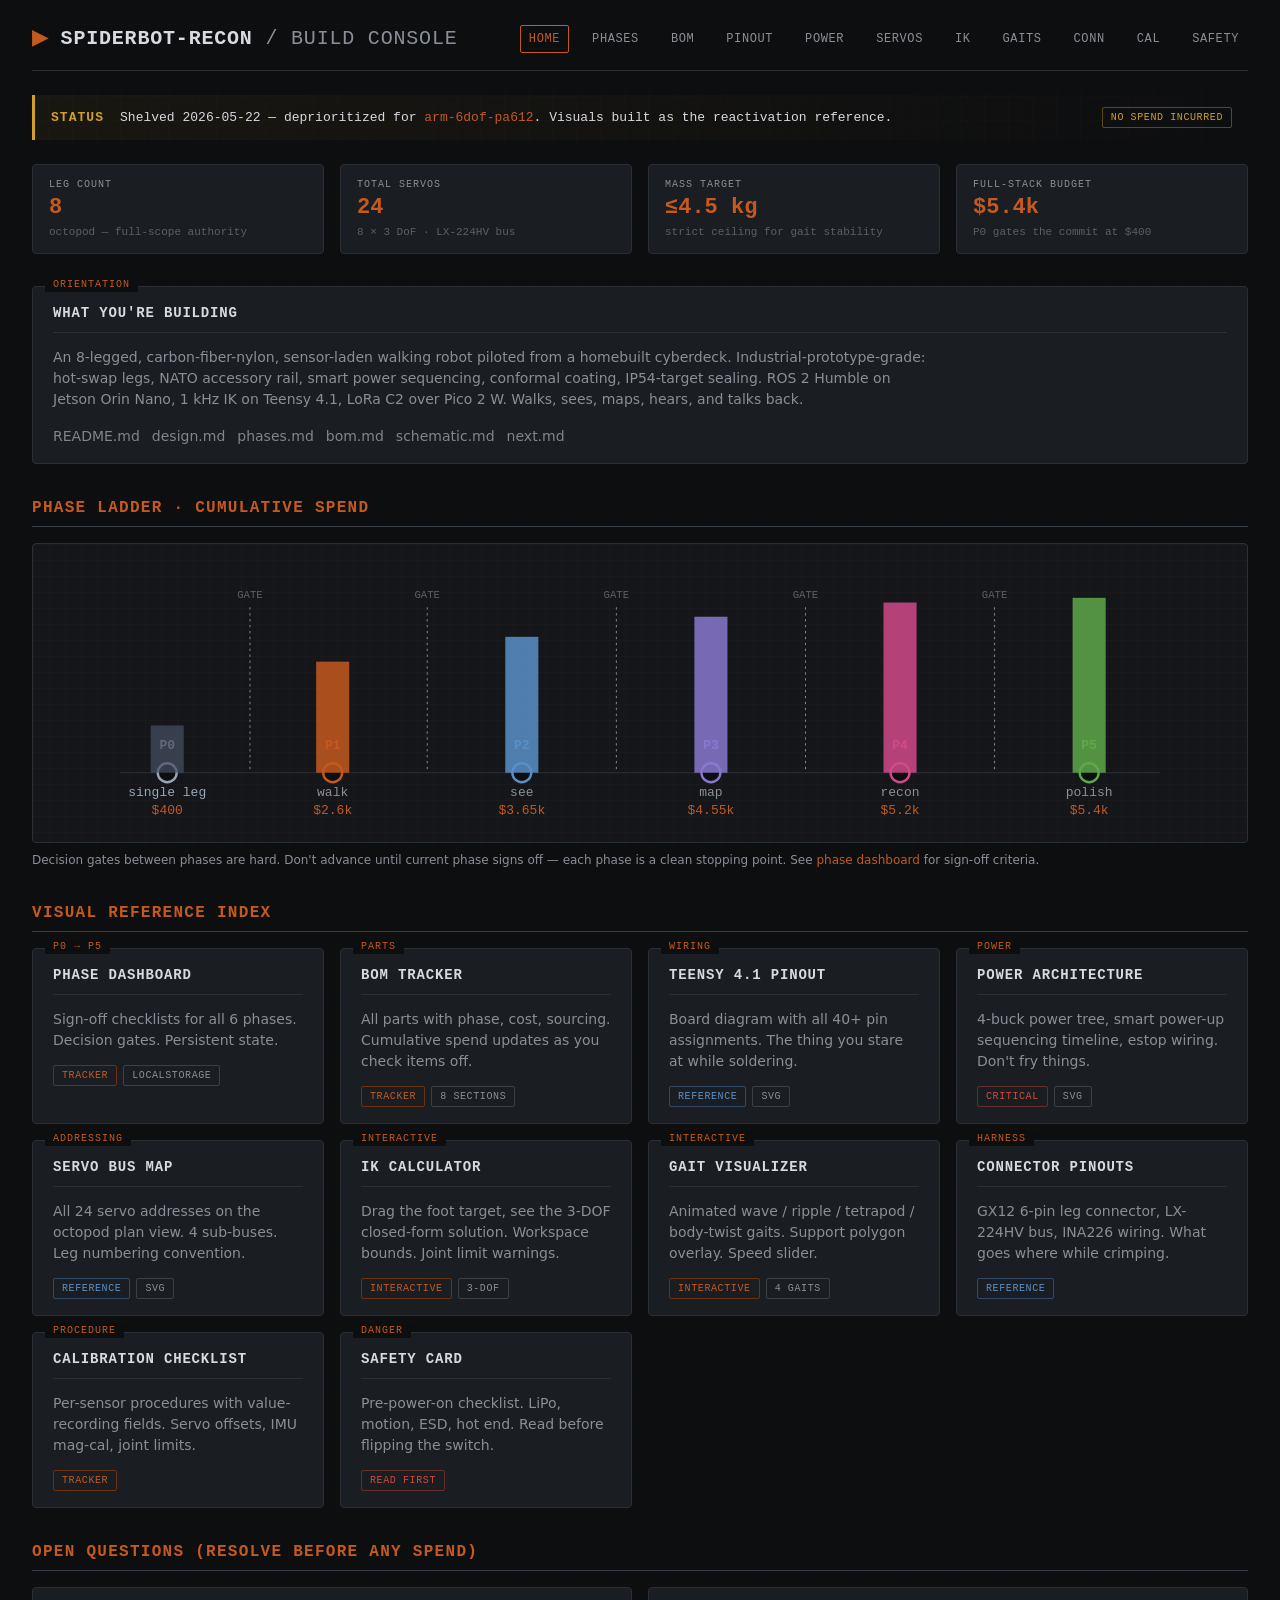
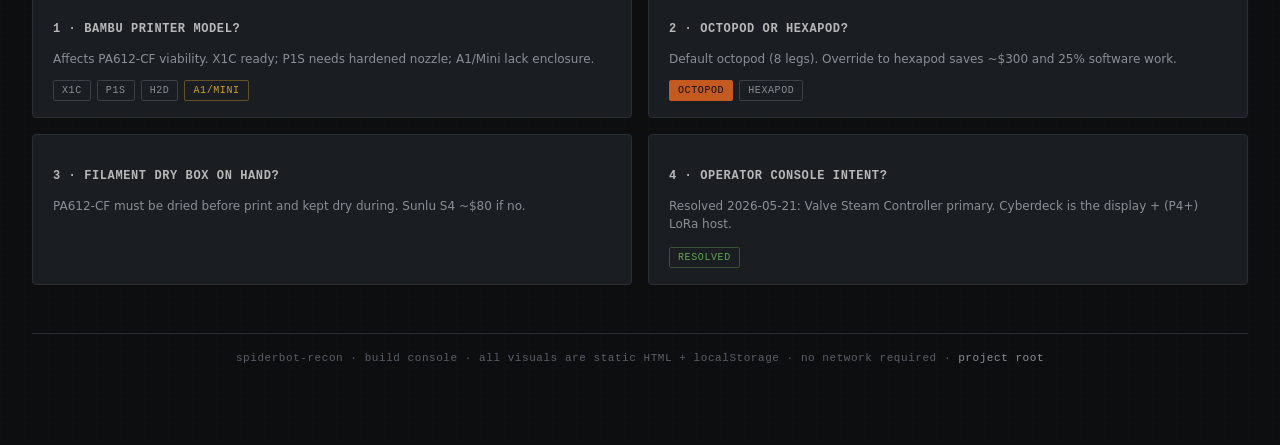
==== index.html @ 1fcc9a24 "Initial commit: spiderbot-recon build dashboard Multi-legged recon walker dashboard: 11 pages coveri" ====
<!doctype html>
<html lang="en">
<head>
<meta charset="utf-8">
<meta name="viewport" content="width=device-width,initial-scale=1">
<title>spiderbot-recon · build console</title>
<link rel="stylesheet" href="styles.css">
</head>
<body data-ns="index">

<div class="shell">

  <header class="topbar">
    <h1><span class="accent">▶</span> SPIDERBOT-RECON <span class="dim">/ build console</span></h1>
    <nav class="nav">
      <a href="index.html" class="active">Home</a>
      <a href="phase-dashboard.html">Phases</a>
      <a href="bom-tracker.html">BOM</a>
      <a href="teensy-pinout.html">Pinout</a>
      <a href="power-architecture.html">Power</a>
      <a href="servo-bus-map.html">Servos</a>
      <a href="ik-calculator.html">IK</a>
      <a href="gait-visualizer.html">Gaits</a>
      <a href="connector-pinouts.html">Conn</a>
      <a href="calibration-checklist.html">Cal</a>
      <a href="safety-card.html">Safety</a>
    </nav>
  </header>

  <div class="banner shelved">
    <span class="banner-tag">Status</span>
    <span>Shelved 2026-05-22 — deprioritized for <a href="../../arm-6dof-pa612/">arm-6dof-pa612</a>. Visuals built as the reactivation reference.</span>
    <span class="spacer"></span>
    <span class="pill warn">no spend incurred</span>
  </div>

  <!-- Hero stats -->
  <section class="grid grid-4 mt-3">
    <div class="stat">
      <span class="label">Leg count</span>
      <span class="value">8</span>
      <span class="delta">octopod — full-scope authority</span>
    </div>
    <div class="stat">
      <span class="label">Total servos</span>
      <span class="value">24</span>
      <span class="delta">8 × 3 DoF · LX-224HV bus</span>
    </div>
    <div class="stat">
      <span class="label">Mass target</span>
      <span class="value">≤4.5 kg</span>
      <span class="delta">strict ceiling for gait stability</span>
    </div>
    <div class="stat">
      <span class="label">Full-stack budget</span>
      <span class="value">$5.4k</span>
      <span class="delta">P0 gates the commit at $400</span>
    </div>
  </section>

  <!-- What this is -->
  <section class="card mt-4">
    <span class="card-tag">orientation</span>
    <h2>What you're building</h2>
    <p class="text-mute" style="max-width:880px">
      An 8-legged, carbon-fiber-nylon, sensor-laden walking robot piloted from a homebuilt cyberdeck.
      Industrial-prototype-grade: hot-swap legs, NATO accessory rail, smart power sequencing, conformal coating,
      IP54-target sealing. ROS 2 Humble on Jetson Orin Nano, 1 kHz IK on Teensy 4.1, LoRa C2 over Pico 2 W.
      Walks, sees, maps, hears, and talks back.
    </p>
    <div class="row mt-2">
      <span style="opacity:0.55;cursor:default" title="Source lives in the private workspace">README.md</span>
      <span style="opacity:0.55;cursor:default" title="Source lives in the private workspace">design.md</span>
      <span style="opacity:0.55;cursor:default" title="Source lives in the private workspace">phases.md</span>
      <span style="opacity:0.55;cursor:default" title="Source lives in the private workspace">bom.md</span>
      <span style="opacity:0.55;cursor:default" title="Source lives in the private workspace">schematic.md</span>
      <span style="opacity:0.55;cursor:default" title="Source lives in the private workspace">next.md</span>
    </div>
  </section>

  <!-- Phase ladder -->
  <h2 class="section">Phase ladder · cumulative spend</h2>
  <div class="diagram-frame">
    <svg viewBox="0 0 1000 220" style="width:100%;height:auto;font-family:var(--mono);font-size:11px" xmlns="http://www.w3.org/2000/svg">
      <defs>
        <linearGradient id="phaseGrad" x1="0" y1="0" x2="1" y2="0">
          <stop offset="0%" stop-color="#475063"/>
          <stop offset="20%" stop-color="#C45A1F"/>
          <stop offset="40%" stop-color="#5a90c8"/>
          <stop offset="60%" stop-color="#8a78d0"/>
          <stop offset="80%" stop-color="#d04a8a"/>
          <stop offset="100%" stop-color="#5fa84a"/>
        </linearGradient>
      </defs>

      <!-- baseline -->
      <line x1="60" y1="180" x2="940" y2="180" stroke="#2a2f36" stroke-width="1"/>

      <!-- phase stations -->
      <g fill="#d7dade" text-anchor="middle">
        <!-- P0 -->
        <circle cx="100" cy="180" r="8" fill="#0d0e10" stroke="#9aa6b5" stroke-width="2"/>
        <text x="100" y="160" fill="#9aa6b5" font-weight="600">P0</text>
        <text x="100" y="200" fill="#9aa6b5">single leg</text>
        <text x="100" y="215" fill="#C45A1F">$400</text>

        <!-- P1 -->
        <circle cx="240" cy="180" r="8" fill="#0d0e10" stroke="#C45A1F" stroke-width="2"/>
        <text x="240" y="160" fill="#C45A1F" font-weight="600">P1</text>
        <text x="240" y="200" fill="#8a8f97">walk</text>
        <text x="240" y="215" fill="#C45A1F">$2.6k</text>

        <!-- P2 -->
        <circle cx="400" cy="180" r="8" fill="#0d0e10" stroke="#5a90c8" stroke-width="2"/>
        <text x="400" y="160" fill="#5a90c8" font-weight="600">P2</text>
        <text x="400" y="200" fill="#8a8f97">see</text>
        <text x="400" y="215" fill="#C45A1F">$3.65k</text>

        <!-- P3 -->
        <circle cx="560" cy="180" r="8" fill="#0d0e10" stroke="#8a78d0" stroke-width="2"/>
        <text x="560" y="160" fill="#8a78d0" font-weight="600">P3</text>
        <text x="560" y="200" fill="#8a8f97">map</text>
        <text x="560" y="215" fill="#C45A1F">$4.55k</text>

        <!-- P4 -->
        <circle cx="720" cy="180" r="8" fill="#0d0e10" stroke="#d04a8a" stroke-width="2"/>
        <text x="720" y="160" fill="#d04a8a" font-weight="600">P4</text>
        <text x="720" y="200" fill="#8a8f97">recon</text>
        <text x="720" y="215" fill="#C45A1F">$5.2k</text>

        <!-- P5 -->
        <circle cx="880" cy="180" r="8" fill="#0d0e10" stroke="#5fa84a" stroke-width="2"/>
        <text x="880" y="160" fill="#5fa84a" font-weight="600">P5</text>
        <text x="880" y="200" fill="#8a8f97">polish</text>
        <text x="880" y="215" fill="#C45A1F">$5.4k</text>

        <!-- bars (cumulative spend as height) -->
        <rect x="86" y="140" width="28" height="40"  fill="#475063" opacity="0.7"/>
        <rect x="226" y="86" width="28" height="94" fill="#C45A1F" opacity="0.85"/>
        <rect x="386" y="65" width="28" height="115" fill="#5a90c8" opacity="0.85"/>
        <rect x="546" y="48" width="28" height="132" fill="#8a78d0" opacity="0.85"/>
        <rect x="706" y="36" width="28" height="144" fill="#d04a8a" opacity="0.85"/>
        <rect x="866" y="32" width="28" height="148" fill="#5fa84a" opacity="0.85"/>
      </g>

      <!-- decision gates between phases -->
      <g stroke="#8a8f97" stroke-dasharray="2 3" stroke-width="0.8">
        <line x1="170" y1="40" x2="170" y2="180"/>
        <line x1="320" y1="40" x2="320" y2="180"/>
        <line x1="480" y1="40" x2="480" y2="180"/>
        <line x1="640" y1="40" x2="640" y2="180"/>
        <line x1="800" y1="40" x2="800" y2="180"/>
      </g>
      <g fill="#5a6068" font-family="var(--mono)" font-size="9" text-anchor="middle">
        <text x="170" y="32">GATE</text>
        <text x="320" y="32">GATE</text>
        <text x="480" y="32">GATE</text>
        <text x="640" y="32">GATE</text>
        <text x="800" y="32">GATE</text>
      </g>
    </svg>
  </div>
  <p class="text-mute small mt-1">
    Decision gates between phases are hard. Don't advance until current phase signs off — each phase is a clean stopping point.
    See <a href="phase-dashboard.html">phase dashboard</a> for sign-off criteria.
  </p>

  <!-- Visual index -->
  <h2 class="section">Visual reference index</h2>
  <div class="grid grid-3">

    <a class="card" href="phase-dashboard.html" style="text-decoration:none;color:inherit">
      <span class="card-tag">P0 → P5</span>
      <h2>Phase dashboard</h2>
      <p class="text-mute">Sign-off checklists for all 6 phases. Decision gates. Persistent state.</p>
      <div class="row tight"><span class="pill amber">tracker</span><span class="pill">localStorage</span></div>
    </a>

    <a class="card" href="bom-tracker.html" style="text-decoration:none;color:inherit">
      <span class="card-tag">parts</span>
      <h2>BOM tracker</h2>
      <p class="text-mute">All parts with phase, cost, sourcing. Cumulative spend updates as you check items off.</p>
      <div class="row tight"><span class="pill amber">tracker</span><span class="pill">8 sections</span></div>
    </a>

    <a class="card" href="teensy-pinout.html" style="text-decoration:none;color:inherit">
      <span class="card-tag">wiring</span>
      <h2>Teensy 4.1 pinout</h2>
      <p class="text-mute">Board diagram with all 40+ pin assignments. The thing you stare at while soldering.</p>
      <div class="row tight"><span class="pill info">reference</span><span class="pill">SVG</span></div>
    </a>

    <a class="card" href="power-architecture.html" style="text-decoration:none;color:inherit">
      <span class="card-tag">power</span>
      <h2>Power architecture</h2>
      <p class="text-mute">4-buck power tree, smart power-up sequencing timeline, estop wiring. Don't fry things.</p>
      <div class="row tight"><span class="pill danger">critical</span><span class="pill">SVG</span></div>
    </a>

    <a class="card" href="servo-bus-map.html" style="text-decoration:none;color:inherit">
      <span class="card-tag">addressing</span>
      <h2>Servo bus map</h2>
      <p class="text-mute">All 24 servo addresses on the octopod plan view. 4 sub-buses. Leg numbering convention.</p>
      <div class="row tight"><span class="pill info">reference</span><span class="pill">SVG</span></div>
    </a>

    <a class="card" href="ik-calculator.html" style="text-decoration:none;color:inherit">
      <span class="card-tag">interactive</span>
      <h2>IK calculator</h2>
      <p class="text-mute">Drag the foot target, see the 3-DOF closed-form solution. Workspace bounds. Joint limit warnings.</p>
      <div class="row tight"><span class="pill amber">interactive</span><span class="pill">3-DoF</span></div>
    </a>

    <a class="card" href="gait-visualizer.html" style="text-decoration:none;color:inherit">
      <span class="card-tag">interactive</span>
      <h2>Gait visualizer</h2>
      <p class="text-mute">Animated wave / ripple / tetrapod / body-twist gaits. Support polygon overlay. Speed slider.</p>
      <div class="row tight"><span class="pill amber">interactive</span><span class="pill">4 gaits</span></div>
    </a>

    <a class="card" href="connector-pinouts.html" style="text-decoration:none;color:inherit">
      <span class="card-tag">harness</span>
      <h2>Connector pinouts</h2>
      <p class="text-mute">GX12 6-pin leg connector, LX-224HV bus, INA226 wiring. What goes where while crimping.</p>
      <div class="row tight"><span class="pill info">reference</span></div>
    </a>

    <a class="card" href="calibration-checklist.html" style="text-decoration:none;color:inherit">
      <span class="card-tag">procedure</span>
      <h2>Calibration checklist</h2>
      <p class="text-mute">Per-sensor procedures with value-recording fields. Servo offsets, IMU mag-cal, joint limits.</p>
      <div class="row tight"><span class="pill amber">tracker</span></div>
    </a>

    <a class="card" href="safety-card.html" style="text-decoration:none;color:inherit">
      <span class="card-tag">danger</span>
      <h2>Safety card</h2>
      <p class="text-mute">Pre-power-on checklist. LiPo, motion, ESD, hot end. Read before flipping the switch.</p>
      <div class="row tight"><span class="pill danger">read first</span></div>
    </a>

  </div>

  <!-- Open questions -->
  <h2 class="section">Open questions (resolve before any spend)</h2>
  <div class="grid grid-2">
    <div class="card">
      <h3>1 · Bambu printer model?</h3>
      <p class="text-mute small">Affects PA612-CF viability. X1C ready; P1S needs hardened nozzle; A1/Mini lack enclosure.</p>
      <div class="row tight"><span class="pill">X1C</span><span class="pill">P1S</span><span class="pill">H2D</span><span class="pill warn">A1/Mini</span></div>
    </div>
    <div class="card">
      <h3>2 · Octopod or hexapod?</h3>
      <p class="text-mute small">Default octopod (8 legs). Override to hexapod saves ~$300 and 25% software work.</p>
      <div class="row tight"><span class="pill solid-amber">octopod</span><span class="pill">hexapod</span></div>
    </div>
    <div class="card">
      <h3>3 · Filament dry box on hand?</h3>
      <p class="text-mute small">PA612-CF must be dried before print and kept dry during. Sunlu S4 ~$80 if no.</p>
    </div>
    <div class="card">
      <h3>4 · Operator console intent?</h3>
      <p class="text-mute small">Resolved 2026-05-21: Valve Steam Controller primary. Cyberdeck is the display + (P4+) LoRa host.</p>
      <span class="pill ok">resolved</span>
    </div>
  </div>

  <footer class="footer">
    spiderbot-recon · build console · all visuals are static HTML + localStorage · no network required
    · <a href="../">project root</a>
  </footer>

</div>

<script src="shared.js"></script>
</body>
</html>
---- styles.css ----
/* spiderbot-recon visuals — shared cyberpunk recon-drone theme
   Palette per design.md §7: matte PA612-CF black + chrome + amber #C45A1F. */

:root {
  --bg: #0d0e10;
  --bg-elev: #14161a;
  --bg-card: #1a1d22;
  --bg-card-hi: #22262c;
  --grid: #1e2126;
  --border: #2a2f36;
  --border-hi: #3a4048;
  --text: #d7dade;
  --text-mute: #8a8f97;
  --text-dim: #5a6068;
  --amber: #C45A1F;
  --amber-hi: #e87c3f;
  --amber-dim: #6a3010;
  --chrome: #B8B8B8;
  --chrome-dim: #6a6d70;
  --ok: #5fa84a;
  --warn: #d0a02a;
  --danger: #d04a3a;
  --info: #5a90c8;

  --mono: ui-monospace, 'JetBrains Mono', 'Cascadia Mono', Menlo, Consolas, monospace;
  --sans: -apple-system, 'Segoe UI', 'Inter', Roboto, system-ui, sans-serif;
}

* { box-sizing: border-box; }

html, body {
  margin: 0;
  padding: 0;
  background: var(--bg);
  color: var(--text);
  font-family: var(--sans);
  font-size: 14px;
  line-height: 1.5;
  min-height: 100vh;
}

body {
  background-image:
    linear-gradient(rgba(196,90,31,0.02) 1px, transparent 1px),
    linear-gradient(90deg, rgba(196,90,31,0.02) 1px, transparent 1px);
  background-size: 24px 24px;
}

/* ------ Layout shell ------ */

.shell {
  max-width: 1400px;
  margin: 0 auto;
  padding: 24px 32px 80px;
}

.topbar {
  display: flex;
  align-items: center;
  justify-content: space-between;
  border-bottom: 1px solid var(--border);
  padding-bottom: 16px;
  margin-bottom: 24px;
}

.topbar h1 {
  margin: 0;
  font-family: var(--mono);
  font-size: 20px;
  font-weight: 600;
  letter-spacing: 0.04em;
  text-transform: uppercase;
  color: var(--text);
}

.topbar h1 .accent { color: var(--amber); }
.topbar h1 .dim { color: var(--text-mute); font-weight: 400; }

.topbar .nav {
  display: flex;
  gap: 14px;
  font-family: var(--mono);
  font-size: 12px;
}

.topbar .nav a {
  color: var(--text-mute);
  text-decoration: none;
  letter-spacing: 0.05em;
  text-transform: uppercase;
  padding: 4px 8px;
  border: 1px solid transparent;
  border-radius: 2px;
}

.topbar .nav a:hover {
  color: var(--amber);
  border-color: var(--amber-dim);
}

.topbar .nav a.active {
  color: var(--amber);
  border-color: var(--amber);
}

/* ------ Status banner ------ */

.banner {
  background: linear-gradient(90deg, rgba(196,90,31,0.06), rgba(196,90,31,0));
  border-left: 3px solid var(--amber);
  padding: 12px 16px;
  margin-bottom: 24px;
  font-family: var(--mono);
  font-size: 13px;
  display: flex;
  gap: 16px;
  align-items: center;
}

.banner.shelved { border-left-color: var(--warn); background: linear-gradient(90deg, rgba(208,160,42,0.06), transparent); }
.banner.danger { border-left-color: var(--danger); background: linear-gradient(90deg, rgba(208,74,58,0.08), transparent); }
.banner.ok { border-left-color: var(--ok); background: linear-gradient(90deg, rgba(95,168,74,0.08), transparent); }

.banner-tag {
  font-weight: 600;
  letter-spacing: 0.08em;
  text-transform: uppercase;
  color: var(--amber);
}
.banner.shelved .banner-tag { color: var(--warn); }
.banner.danger .banner-tag { color: var(--danger); }
.banner.ok .banner-tag { color: var(--ok); }

/* ------ Cards & grids ------ */

.grid {
  display: grid;
  gap: 16px;
}

.grid-2 { grid-template-columns: repeat(auto-fit, minmax(420px, 1fr)); }
.grid-3 { grid-template-columns: repeat(auto-fit, minmax(280px, 1fr)); }
.grid-4 { grid-template-columns: repeat(auto-fit, minmax(220px, 1fr)); }

.card {
  background: var(--bg-card);
  border: 1px solid var(--border);
  border-radius: 4px;
  padding: 16px 20px;
  position: relative;
}

.card.elev { background: var(--bg-card-hi); border-color: var(--border-hi); }

.card .card-tag {
  position: absolute;
  top: -10px;
  left: 12px;
  background: var(--bg);
  padding: 0 8px;
  font-family: var(--mono);
  font-size: 10px;
  letter-spacing: 0.1em;
  text-transform: uppercase;
  color: var(--amber);
}

.card h2 {
  margin: 0 0 12px;
  font-family: var(--mono);
  font-size: 14px;
  letter-spacing: 0.06em;
  text-transform: uppercase;
  color: var(--text);
  border-bottom: 1px solid var(--border);
  padding-bottom: 8px;
}

.card h3 {
  margin: 16px 0 8px;
  font-family: var(--mono);
  font-size: 12px;
  letter-spacing: 0.05em;
  text-transform: uppercase;
  color: var(--chrome);
}

/* ------ Stat tiles ------ */

.stat {
  background: var(--bg-card);
  border: 1px solid var(--border);
  border-radius: 4px;
  padding: 12px 16px;
  display: flex;
  flex-direction: column;
  gap: 4px;
}

.stat .label {
  font-family: var(--mono);
  font-size: 10px;
  letter-spacing: 0.1em;
  text-transform: uppercase;
  color: var(--text-mute);
}

.stat .value {
  font-family: var(--mono);
  font-size: 22px;
  font-weight: 600;
  color: var(--amber);
  line-height: 1.1;
}

.stat .delta {
  font-family: var(--mono);
  font-size: 11px;
  color: var(--text-dim);
}

/* ------ Pills / chips ------ */

.pill {
  display: inline-block;
  padding: 2px 8px;
  font-family: var(--mono);
  font-size: 10px;
  letter-spacing: 0.06em;
  text-transform: uppercase;
  border-radius: 2px;
  border: 1px solid var(--border-hi);
  color: var(--text-mute);
  white-space: nowrap;
}

.pill.ok    { color: var(--ok);     border-color: rgba(95,168,74,0.4); }
.pill.warn  { color: var(--warn);   border-color: rgba(208,160,42,0.4); }
.pill.danger{ color: var(--danger); border-color: rgba(208,74,58,0.4); }
.pill.amber { color: var(--amber);  border-color: var(--amber-dim); }
.pill.info  { color: var(--info);   border-color: rgba(90,144,200,0.4); }

.pill.solid-amber { background: var(--amber); color: var(--bg); border-color: var(--amber); }

/* ------ Tables ------ */

table.data {
  width: 100%;
  border-collapse: collapse;
  font-size: 13px;
}

table.data th,
table.data td {
  text-align: left;
  padding: 8px 10px;
  border-bottom: 1px solid var(--border);
}

table.data th {
  font-family: var(--mono);
  font-size: 11px;
  letter-spacing: 0.06em;
  text-transform: uppercase;
  color: var(--text-mute);
  background: var(--bg-elev);
  font-weight: 500;
  position: sticky;
  top: 0;
}

table.data tbody tr:hover { background: var(--bg-card-hi); }

table.data td.mono { font-family: var(--mono); font-size: 12px; }
table.data td.num  { font-family: var(--mono); text-align: right; }

/* ------ Checkboxes (sign-off switches) ------ */

.check {
  display: flex;
  align-items: flex-start;
  gap: 10px;
  padding: 6px 0;
  cursor: pointer;
  font-size: 13px;
}

.check input[type="checkbox"] {
  appearance: none;
  width: 16px;
  height: 16px;
  margin: 2px 0 0;
  border: 1.5px solid var(--border-hi);
  background: var(--bg);
  border-radius: 2px;
  cursor: pointer;
  position: relative;
  flex-shrink: 0;
  transition: all 0.1s;
}

.check input[type="checkbox"]:hover {
  border-color: var(--amber);
}

.check input[type="checkbox"]:checked {
  background: var(--amber);
  border-color: var(--amber);
}

.check input[type="checkbox"]:checked::after {
  content: '';
  position: absolute;
  left: 4px;
  top: 0px;
  width: 4px;
  height: 9px;
  border: solid var(--bg);
  border-width: 0 2px 2px 0;
  transform: rotate(45deg);
}

.check input[type="checkbox"]:checked + .check-label {
  color: var(--text-dim);
  text-decoration: line-through;
}

.check-label { color: var(--text); }
.check-label .id { font-family: var(--mono); color: var(--amber); font-weight: 600; margin-right: 6px; }
.check-label .note { color: var(--text-mute); font-size: 12px; margin-left: 6px; }

/* ------ Inputs ------ */

input[type="text"], input[type="number"], select, textarea {
  background: var(--bg);
  border: 1px solid var(--border-hi);
  color: var(--text);
  padding: 6px 10px;
  border-radius: 2px;
  font-family: var(--mono);
  font-size: 13px;
}

input[type="range"] {
  width: 100%;
  accent-color: var(--amber);
}

button, .btn {
  background: var(--bg-card);
  border: 1px solid var(--border-hi);
  color: var(--text);
  padding: 6px 14px;
  border-radius: 2px;
  font-family: var(--mono);
  font-size: 11px;
  letter-spacing: 0.06em;
  text-transform: uppercase;
  cursor: pointer;
  transition: all 0.1s;
}

button:hover, .btn:hover {
  border-color: var(--amber);
  color: var(--amber);
}

button.primary, .btn.primary {
  background: var(--amber);
  color: var(--bg);
  border-color: var(--amber);
  font-weight: 600;
}

button.primary:hover, .btn.primary:hover {
  background: var(--amber-hi);
  color: var(--bg);
}

/* ------ Code blocks ------ */

code, pre, .mono {
  font-family: var(--mono);
}

code.inline {
  background: var(--bg-elev);
  border: 1px solid var(--border);
  padding: 1px 6px;
  border-radius: 2px;
  font-size: 12px;
  color: var(--amber);
}

pre.block {
  background: var(--bg-elev);
  border: 1px solid var(--border);
  border-left: 3px solid var(--amber);
  padding: 12px 16px;
  border-radius: 2px;
  overflow-x: auto;
  font-size: 12px;
  color: var(--text);
  line-height: 1.55;
}

/* ------ Links ------ */

a { color: var(--amber); text-decoration: none; }
a:hover { color: var(--amber-hi); text-decoration: underline; }

/* ------ Headings (body content) ------ */

h2.section {
  font-family: var(--mono);
  font-size: 16px;
  letter-spacing: 0.08em;
  text-transform: uppercase;
  color: var(--amber);
  margin: 32px 0 16px;
  padding-bottom: 6px;
  border-bottom: 1px solid var(--border-hi);
}

h3.section {
  font-family: var(--mono);
  font-size: 13px;
  letter-spacing: 0.05em;
  text-transform: uppercase;
  color: var(--chrome);
  margin: 24px 0 8px;
}

/* ------ Phase badges ------ */

.phase-badge {
  display: inline-flex;
  align-items: center;
  gap: 4px;
  padding: 2px 10px;
  border: 1px solid var(--border-hi);
  border-radius: 2px;
  font-family: var(--mono);
  font-size: 11px;
  font-weight: 600;
  letter-spacing: 0.04em;
  color: var(--text);
}

.phase-badge.p0 { color: #9aa6b5; border-color: #475063; }
.phase-badge.p1 { color: var(--amber); border-color: var(--amber-dim); }
.phase-badge.p2 { color: #5a90c8; border-color: #2a4a6a; }
.phase-badge.p3 { color: #8a78d0; border-color: #4a4078; }
.phase-badge.p4 { color: #d04a8a; border-color: #6a204a; }
.phase-badge.p5 { color: var(--ok); border-color: #305a25; }

/* ------ Crosshair / grid for SVG diagrams ------ */

.diagram-frame {
  background: var(--bg-elev);
  background-image:
    linear-gradient(rgba(196,90,31,0.04) 1px, transparent 1px),
    linear-gradient(90deg, rgba(196,90,31,0.04) 1px, transparent 1px);
  background-size: 16px 16px;
  border: 1px solid var(--border);
  border-radius: 4px;
  padding: 16px;
  overflow: auto;
}

/* ------ Tooltip ------ */

[data-tip] {
  position: relative;
  cursor: help;
}

[data-tip]:hover::after {
  content: attr(data-tip);
  position: absolute;
  bottom: calc(100% + 6px);
  left: 50%;
  transform: translateX(-50%);
  background: var(--bg-elev);
  border: 1px solid var(--amber-dim);
  color: var(--text);
  padding: 6px 10px;
  font-family: var(--mono);
  font-size: 11px;
  white-space: nowrap;
  border-radius: 2px;
  z-index: 100;
  pointer-events: none;
}

/* ------ Footer ------ */

.footer {
  margin-top: 48px;
  padding-top: 16px;
  border-top: 1px solid var(--border);
  font-family: var(--mono);
  font-size: 11px;
  color: var(--text-dim);
  text-align: center;
  letter-spacing: 0.05em;
}

.footer a { color: var(--text-mute); }

/* ------ Print ------ */

@media print {
  body { background: white; color: black; background-image: none; }
  .topbar .nav, button, .btn { display: none; }
  .card, .stat { border: 1px solid #999; background: white; color: black; }
  .check input[type="checkbox"]:checked { background: black; }
  a { color: black; text-decoration: underline; }
  .diagram-frame { background: white; background-image: none; }
}

/* ------ Utility ------ */

.row { display: flex; gap: 12px; align-items: center; flex-wrap: wrap; }
.row.tight { gap: 6px; }
.row.between { justify-content: space-between; }
.spacer { flex: 1; }
.mt-0 { margin-top: 0 !important; }
.mt-1 { margin-top: 8px; }
.mt-2 { margin-top: 16px; }
.mt-3 { margin-top: 24px; }
.mt-4 { margin-top: 32px; }
.mb-0 { margin-bottom: 0 !important; }
.text-mute { color: var(--text-mute); }
.text-dim  { color: var(--text-dim); }
.text-amber{ color: var(--amber); }
.text-ok   { color: var(--ok); }
.text-warn { color: var(--warn); }
.text-danger{color: var(--danger); }
.small { font-size: 12px; }
.mono { font-family: var(--mono); }
.center { text-align: center; }
.hidden { display: none !important; }
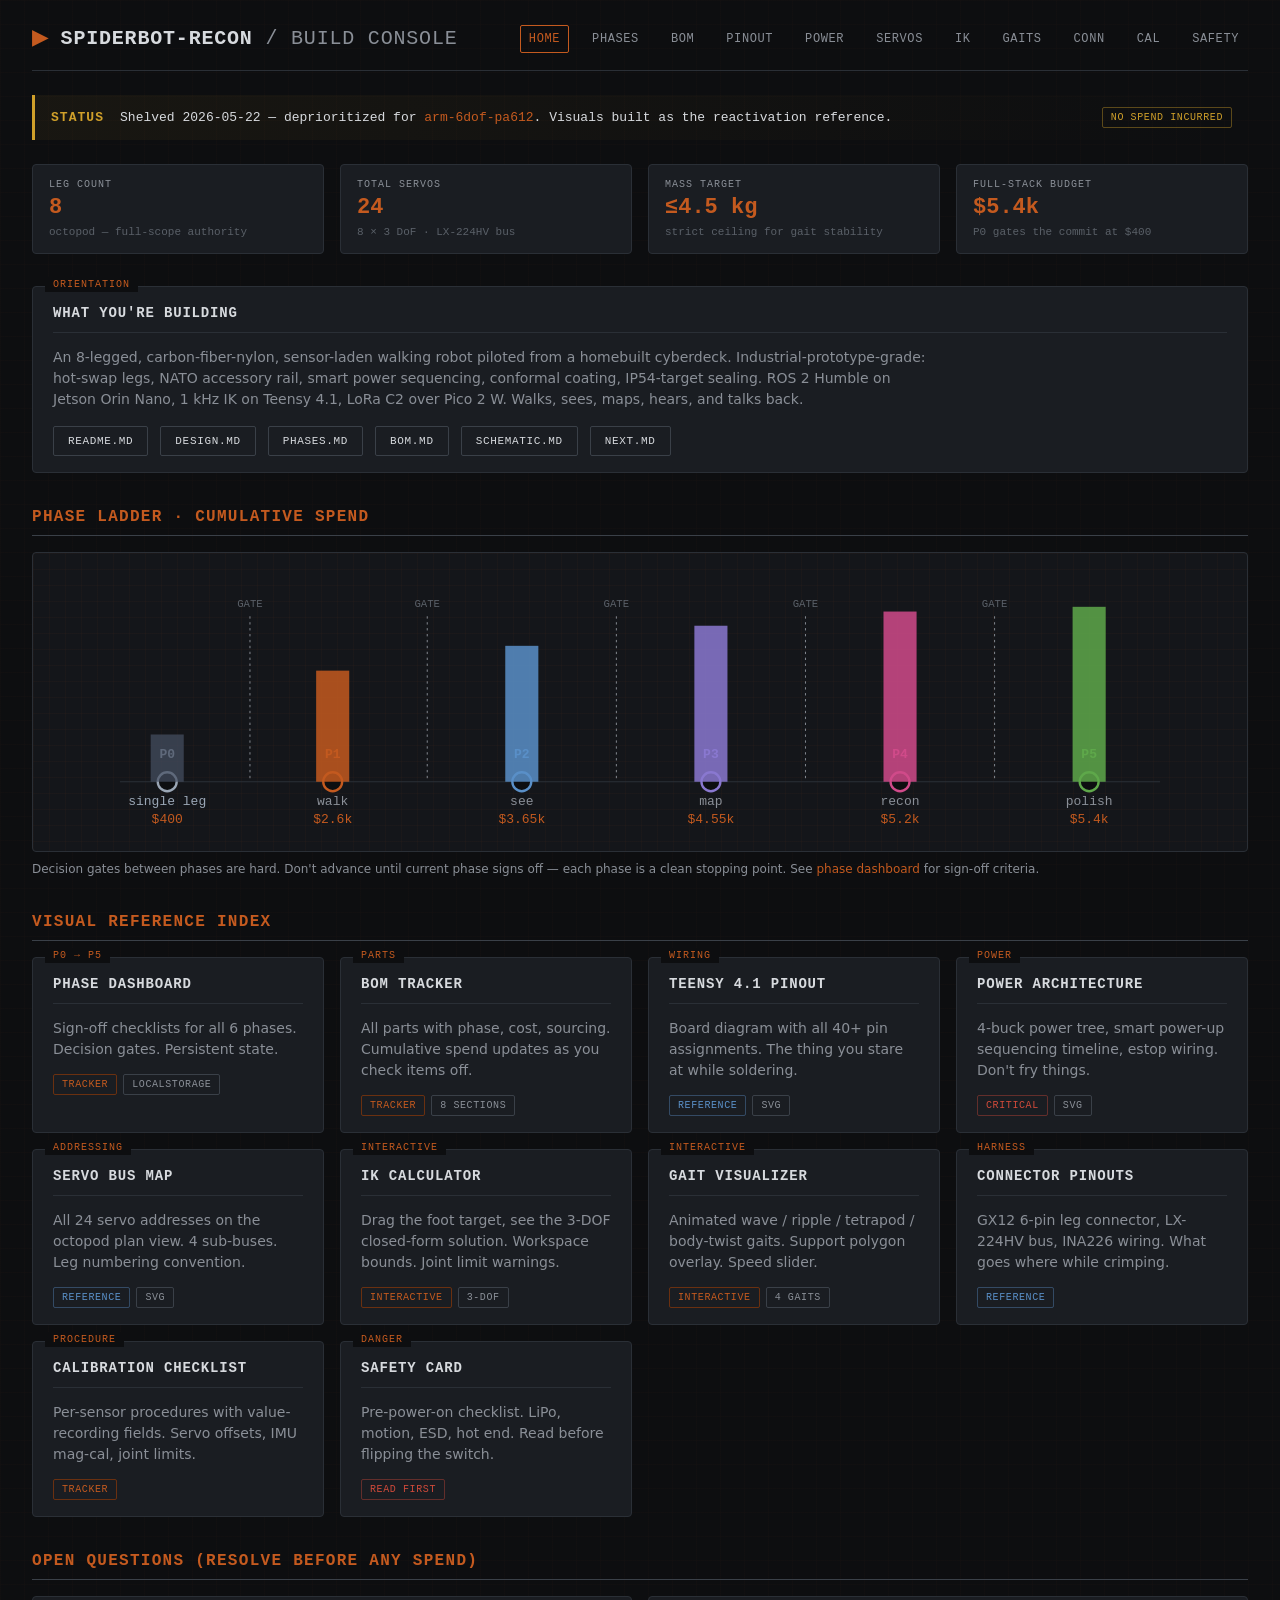
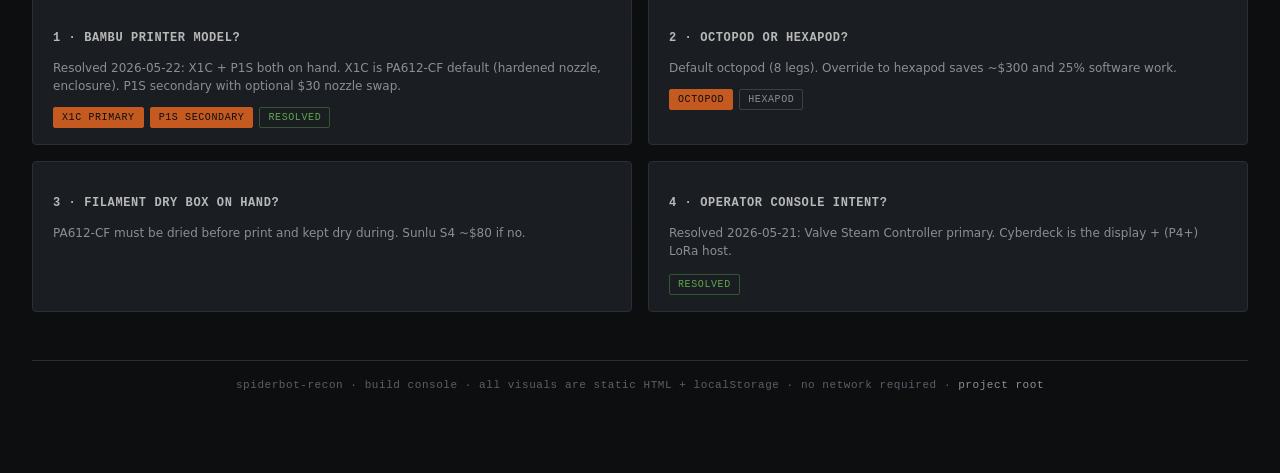
==== commit 7d6a0401: "clear stale Bambu printer Open Question Card 1 of the Open Questions panel still asked "Which Bambu " ====
--- a/index.html
+++ b/index.html
@@ -69,12 +69,12 @@
       Walks, sees, maps, hears, and talks back.
     </p>
     <div class="row mt-2">
-      <span style="opacity:0.55;cursor:default" title="Source lives in the private workspace">README.md</span>
-      <span style="opacity:0.55;cursor:default" title="Source lives in the private workspace">design.md</span>
-      <span style="opacity:0.55;cursor:default" title="Source lives in the private workspace">phases.md</span>
-      <span style="opacity:0.55;cursor:default" title="Source lives in the private workspace">bom.md</span>
-      <span style="opacity:0.55;cursor:default" title="Source lives in the private workspace">schematic.md</span>
-      <span style="opacity:0.55;cursor:default" title="Source lives in the private workspace">next.md</span>
+      <a href="../README.md" class="btn">README.md</a>
+      <a href="../design.md" class="btn">design.md</a>
+      <a href="../phases.md" class="btn">phases.md</a>
+      <a href="../bom.md" class="btn">bom.md</a>
+      <a href="../schematic.md" class="btn">schematic.md</a>
+      <a href="../next.md" class="btn">next.md</a>
     </div>
   </section>
 
@@ -246,8 +246,8 @@
   <div class="grid grid-2">
     <div class="card">
       <h3>1 · Bambu printer model?</h3>
-      <p class="text-mute small">Affects PA612-CF viability. X1C ready; P1S needs hardened nozzle; A1/Mini lack enclosure.</p>
-      <div class="row tight"><span class="pill">X1C</span><span class="pill">P1S</span><span class="pill">H2D</span><span class="pill warn">A1/Mini</span></div>
+      <p class="text-mute small">Resolved 2026-05-22: X1C + P1S both on hand. X1C is PA612-CF default (hardened nozzle, enclosure). P1S secondary with optional $30 nozzle swap.</p>
+      <div class="row tight"><span class="pill solid-amber">X1C primary</span><span class="pill solid-amber">P1S secondary</span><span class="pill ok">resolved</span></div>
     </div>
     <div class="card">
       <h3>2 · Octopod or hexapod?</h3>
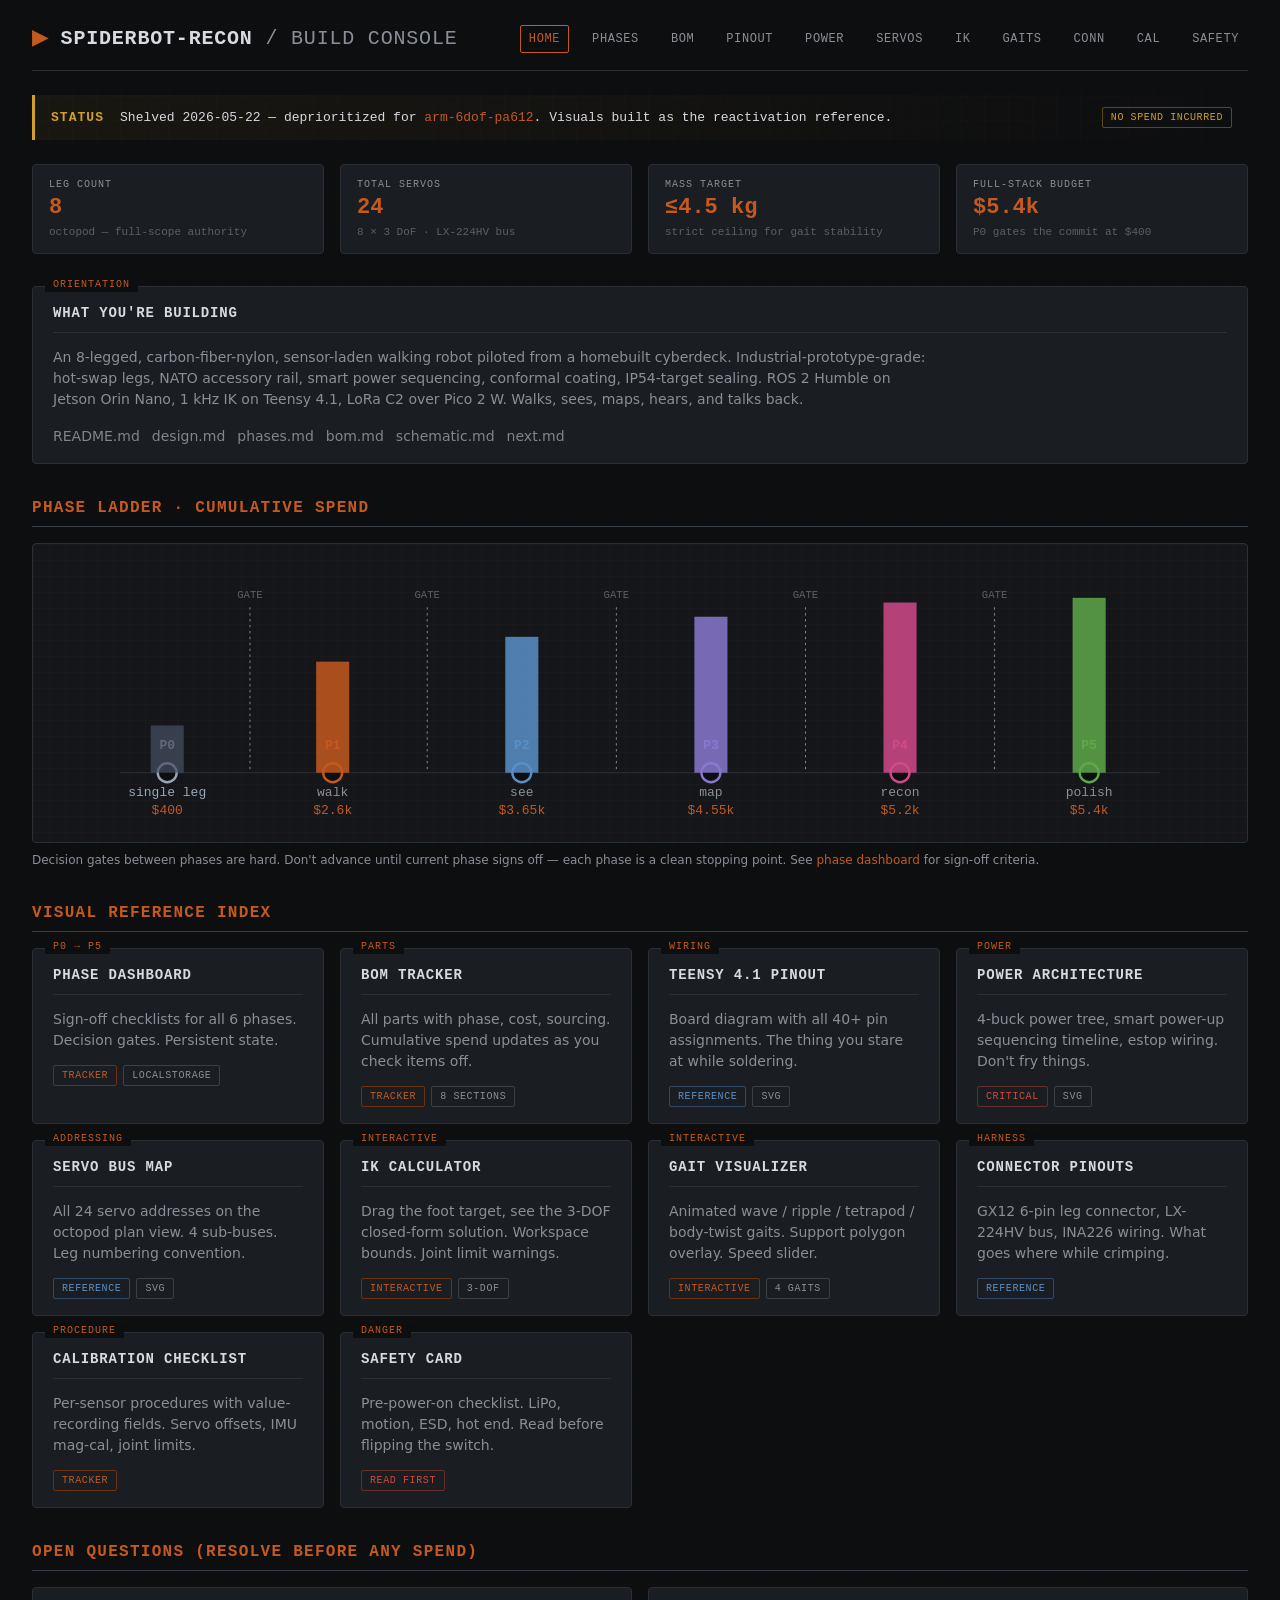
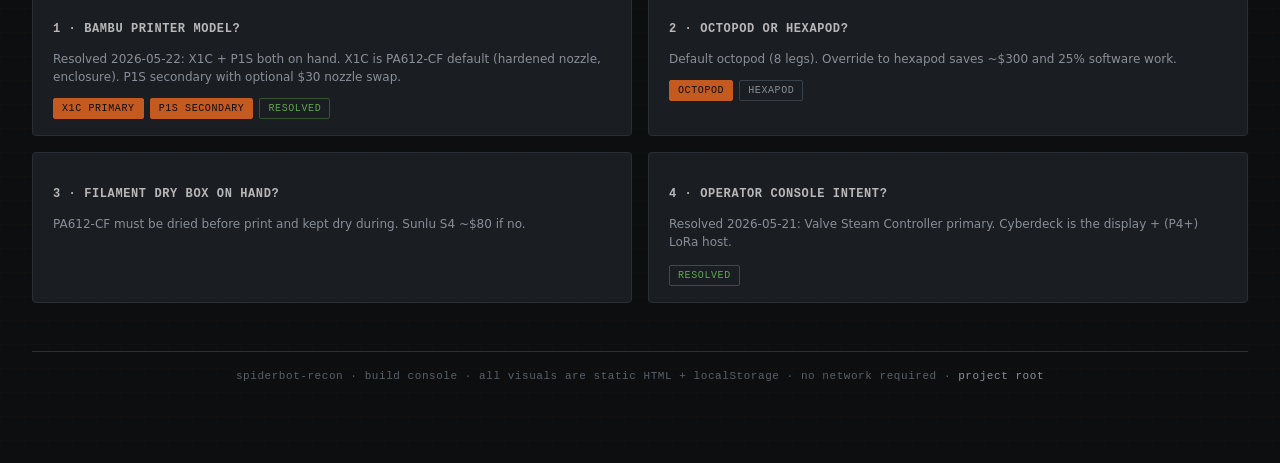
==== commit 4da44366: "strip .md hrefs reintroduced in prior mirror Last commit's source-to-bundle cp brought back 6 ../sou" ====
--- a/index.html
+++ b/index.html
@@ -69,12 +69,12 @@
       Walks, sees, maps, hears, and talks back.
     </p>
     <div class="row mt-2">
-      <a href="../README.md" class="btn">README.md</a>
-      <a href="../design.md" class="btn">design.md</a>
-      <a href="../phases.md" class="btn">phases.md</a>
-      <a href="../bom.md" class="btn">bom.md</a>
-      <a href="../schematic.md" class="btn">schematic.md</a>
-      <a href="../next.md" class="btn">next.md</a>
+      <span style="opacity:0.55;cursor:default" title="Source lives in the private workspace">README.md</span>
+      <span style="opacity:0.55;cursor:default" title="Source lives in the private workspace">design.md</span>
+      <span style="opacity:0.55;cursor:default" title="Source lives in the private workspace">phases.md</span>
+      <span style="opacity:0.55;cursor:default" title="Source lives in the private workspace">bom.md</span>
+      <span style="opacity:0.55;cursor:default" title="Source lives in the private workspace">schematic.md</span>
+      <span style="opacity:0.55;cursor:default" title="Source lives in the private workspace">next.md</span>
     </div>
   </section>
 
